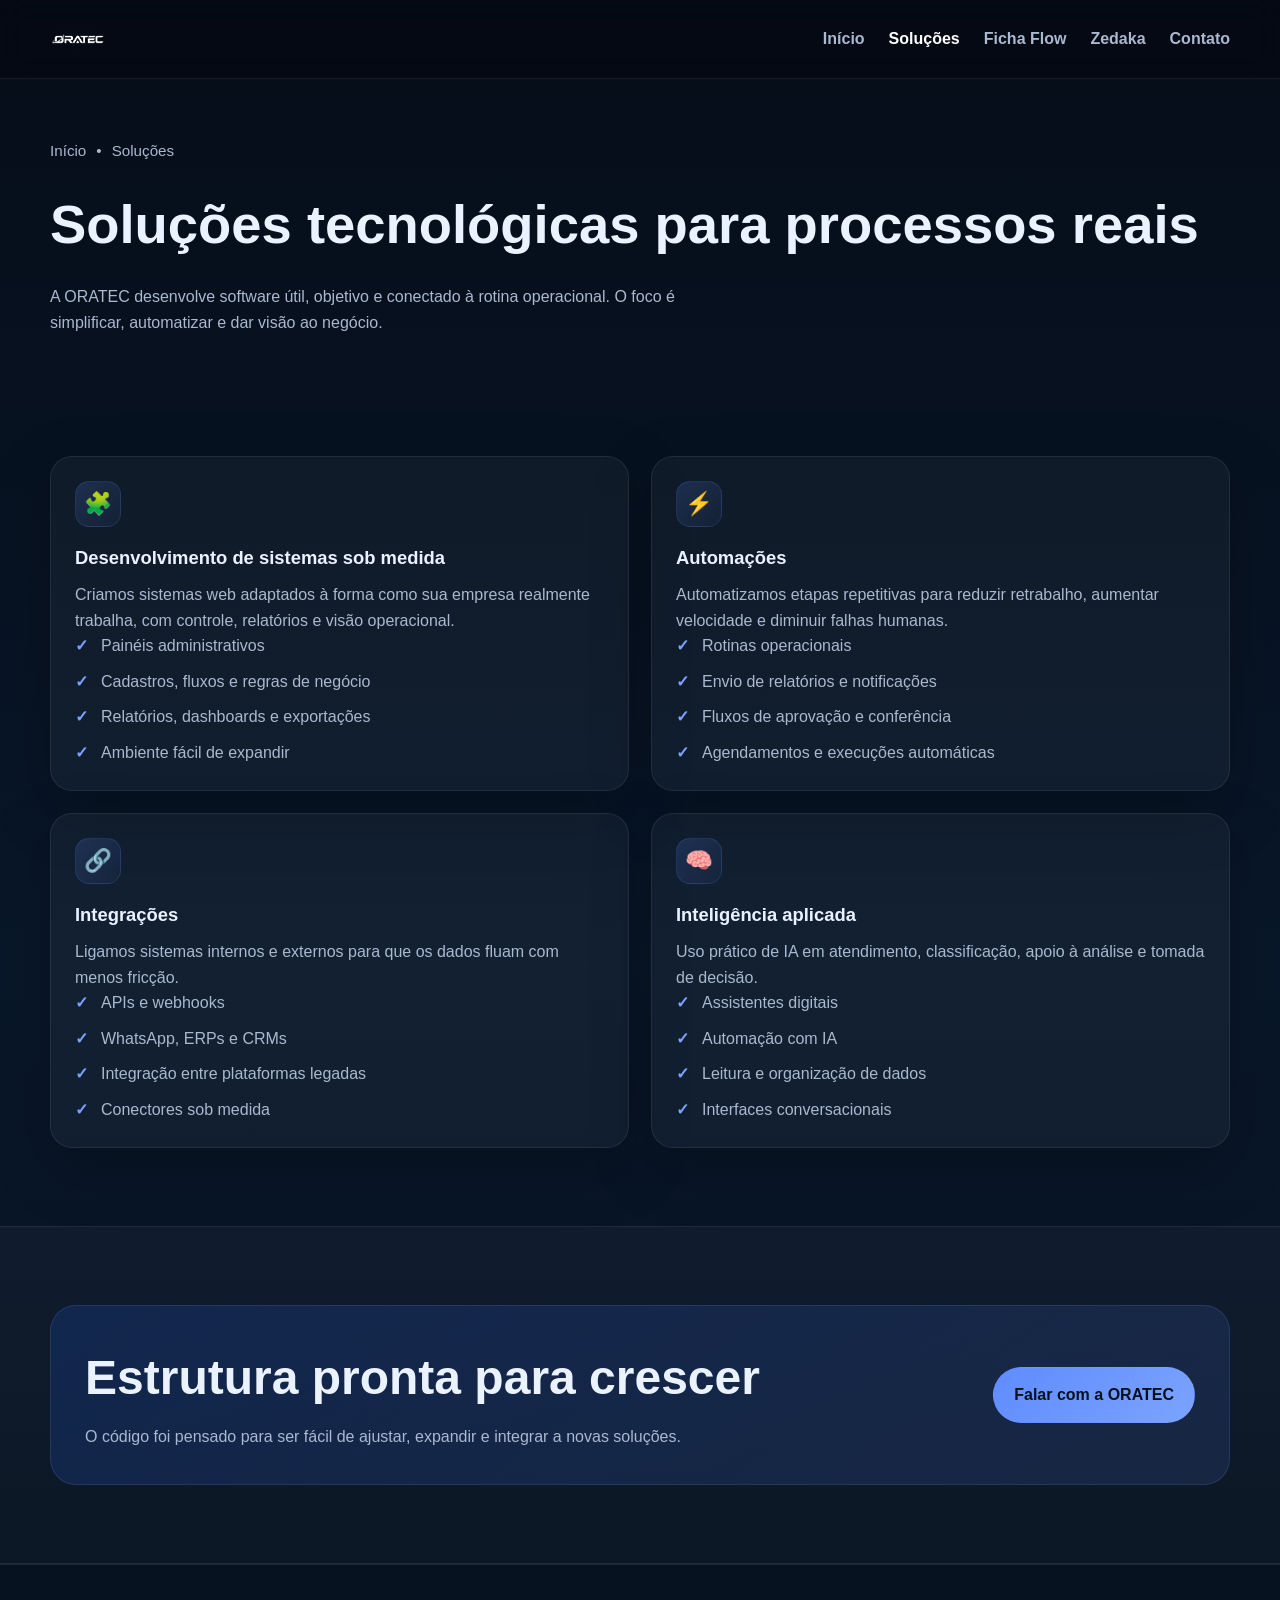
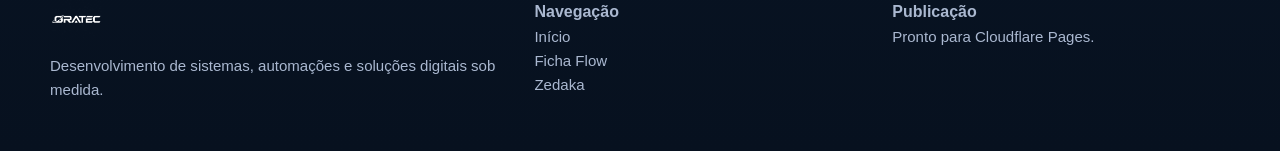
==== solucoes.html @ b67245de "Add files via upload" ====
<!DOCTYPE html>
<html lang="pt-BR">
<head>
  <meta charset="UTF-8"><meta name="viewport" content="width=device-width, initial-scale=1.0">
  <title>Soluções | ORATEC</title>
  <meta name="description" content="Conheça as soluções da ORATEC em desenvolvimento de sistemas, automações, integrações e inteligência aplicada.">
  <link rel="icon" href="/favicon.ico"><link rel="stylesheet" href="/assets/css/styles.css">
</head>
<body>
<header class="site-header"><div class="container nav"><a href="/"><img src="/assets/img/logos/oratec-horizontal-branco.png" alt="ORATEC"></a><button class="mobile-toggle">Menu</button><nav class="menu"><a href="/">Início</a><a class="active" href="/solucoes.html">Soluções</a><a href="/produtos/ficha-flow.html">Ficha Flow</a><a href="/produtos/zedaka.html">Zedaka</a><a href="/#contato">Contato</a></nav></div></header>
<main>
<section class="page-hero"><div class="container"><div class="breadcrumb"><a href="/">Início</a><span>•</span><span>Soluções</span></div><h1>Soluções tecnológicas para processos reais</h1><p>A ORATEC desenvolve software útil, objetivo e conectado à rotina operacional. O foco é simplificar, automatizar e dar visão ao negócio.</p></div></section>
<section class="section"><div class="container"><div class="grid-2">
<article class="card"><div class="icon">🧩</div><h3>Desenvolvimento de sistemas sob medida</h3><p>Criamos sistemas web adaptados à forma como sua empresa realmente trabalha, com controle, relatórios e visão operacional.</p><ul class="list"><li>Painéis administrativos</li><li>Cadastros, fluxos e regras de negócio</li><li>Relatórios, dashboards e exportações</li><li>Ambiente fácil de expandir</li></ul></article>
<article class="card"><div class="icon">⚡</div><h3>Automações</h3><p>Automatizamos etapas repetitivas para reduzir retrabalho, aumentar velocidade e diminuir falhas humanas.</p><ul class="list"><li>Rotinas operacionais</li><li>Envio de relatórios e notificações</li><li>Fluxos de aprovação e conferência</li><li>Agendamentos e execuções automáticas</li></ul></article>
<article class="card"><div class="icon">🔗</div><h3>Integrações</h3><p>Ligamos sistemas internos e externos para que os dados fluam com menos fricção.</p><ul class="list"><li>APIs e webhooks</li><li>WhatsApp, ERPs e CRMs</li><li>Integração entre plataformas legadas</li><li>Conectores sob medida</li></ul></article>
<article class="card"><div class="icon">🧠</div><h3>Inteligência aplicada</h3><p>Uso prático de IA em atendimento, classificação, apoio à análise e tomada de decisão.</p><ul class="list"><li>Assistentes digitais</li><li>Automação com IA</li><li>Leitura e organização de dados</li><li>Interfaces conversacionais</li></ul></article>
</div></div></section>
<section class="section band"><div class="container"><div class="cta-panel"><div><h2>Estrutura pronta para crescer</h2><p class="lead">O código foi pensado para ser fácil de ajustar, expandir e integrar a novas soluções.</p></div><a class="btn btn-primary" href="/#contato">Falar com a ORATEC</a></div></div></section>
</main>
<footer class="footer"><div class="container footer-grid"><div><img src="/assets/img/logos/oratec-horizontal-branco.png" alt="ORATEC" style="height:40px;width:auto;margin-bottom:10px;"><p class="small">Desenvolvimento de sistemas, automações e soluções digitais sob medida.</p></div><div><strong>Navegação</strong><div class="small"><a href="/">Início</a><br><a href="/produtos/ficha-flow.html">Ficha Flow</a><br><a href="/produtos/zedaka.html">Zedaka</a></div></div><div><strong>Publicação</strong><div class="small">Pronto para Cloudflare Pages.</div></div></div></footer>
<script src="/assets/js/app.js"></script></body></html>
---- assets/css/styles.css ----
:root {
  --bg: #06111f;
  --bg-soft: #0b1830;
  --panel: #0f213d;
  --line: rgba(255,255,255,0.08);
  --text: #eaf1ff;
  --muted: #aab8d0;
  --brand: #001d57;
  --brand-2: #173e8f;
  --accent: #5f8cff;
  --white: #fff;
  --max: 1180px;
  --radius: 18px;
  --shadow: 0 20px 60px rgba(0,0,0,.25);
}
*{box-sizing:border-box}
html{scroll-behavior:smooth}
body{margin:0;font-family:Inter,Segoe UI,Arial,sans-serif;color:var(--text);background:linear-gradient(180deg,#050d18 0%, #09172a 55%, #07111f 100%);line-height:1.6}
a{text-decoration:none;color:inherit}
img{max-width:100%;display:block}
.container{width:min(100% - 40px, var(--max));margin:auto}
.btn{display:inline-flex;align-items:center;gap:.6rem;padding:14px 20px;border-radius:999px;border:1px solid transparent;font-weight:700;transition:.2s ease;cursor:pointer}
.btn-primary{background:linear-gradient(135deg,var(--accent),#7ba3ff);color:#06111f}
.btn-primary:hover{transform:translateY(-1px);box-shadow:0 10px 24px rgba(95,140,255,.25)}
.btn-outline{border-color:rgba(255,255,255,.18);color:var(--white);background:rgba(255,255,255,.02)}
.btn-outline:hover{background:rgba(255,255,255,.05)}
.site-header{position:sticky;top:0;z-index:30;background:rgba(4,10,19,.78);backdrop-filter:blur(16px);border-bottom:1px solid var(--line)}
.nav{display:flex;align-items:center;justify-content:space-between;min-height:78px;gap:20px}
.nav img{height:42px;width:auto}
.menu{display:flex;gap:24px;align-items:center}
.menu a{color:var(--muted);font-weight:600}
.menu a:hover,.menu a.active{color:var(--white)}
.hero{padding:88px 0 60px;position:relative;overflow:hidden}
.hero::before{content:"";position:absolute;inset:auto -10% -30% auto;width:580px;height:580px;background:radial-gradient(circle,rgba(95,140,255,.18),transparent 60%);filter:blur(20px)}
.eyebrow{display:inline-flex;padding:8px 14px;border:1px solid rgba(123,163,255,.25);border-radius:999px;background:rgba(123,163,255,.08);color:#bdd1ff;font-weight:700;font-size:.85rem;letter-spacing:.05em;text-transform:uppercase}
.hero-grid{display:grid;grid-template-columns:1.25fr .95fr;gap:36px;align-items:center}
.hero h1{font-size:clamp(2.4rem,6vw,4.5rem);line-height:1.02;margin:18px 0 18px;letter-spacing:-.03em}
.hero p{font-size:1.14rem;color:var(--muted);max-width:58ch}
.hero-actions{display:flex;gap:14px;flex-wrap:wrap;margin-top:28px}
.hero-card{background:linear-gradient(180deg,rgba(255,255,255,.06),rgba(255,255,255,.03));border:1px solid var(--line);border-radius:28px;padding:28px;box-shadow:var(--shadow)}
.metrics{display:grid;grid-template-columns:repeat(2,1fr);gap:16px;margin-top:18px}
.metric{padding:18px;border:1px solid var(--line);background:rgba(255,255,255,.02);border-radius:20px}
.metric strong{font-size:1.9rem;display:block;line-height:1.1}
.section{padding:78px 0}
.section-head{display:flex;justify-content:space-between;gap:24px;align-items:end;margin-bottom:28px}
.section h2{font-size:clamp(1.8rem,4vw,3rem);margin:0 0 8px}
.section p.lead{color:var(--muted);margin:0;max-width:68ch}
.grid-3,.grid-2,.grid-4{display:grid;gap:22px}
.grid-3{grid-template-columns:repeat(3,1fr)}
.grid-4{grid-template-columns:repeat(4,1fr)}
.grid-2{grid-template-columns:repeat(2,1fr)}
.card{background:rgba(255,255,255,.04);border:1px solid var(--line);border-radius:22px;padding:24px;box-shadow:var(--shadow)}
.card h3{margin:0 0 10px;font-size:1.15rem}
.card p{margin:0;color:var(--muted)}
.card .icon{width:46px;height:46px;border-radius:14px;display:grid;place-items:center;background:linear-gradient(135deg,rgba(95,140,255,.18),rgba(95,140,255,.05));border:1px solid rgba(95,140,255,.15);margin-bottom:16px;font-size:1.4rem}
.band{background:linear-gradient(180deg,rgba(255,255,255,.03),rgba(255,255,255,.02));border-top:1px solid var(--line);border-bottom:1px solid var(--line)}
.product-card{display:flex;flex-direction:column;gap:14px}
.product-card .tag{font-weight:700;color:#bdd1ff;font-size:.9rem}
.list{display:grid;gap:10px;padding:0;margin:0;list-style:none}
.list li{padding-left:26px;position:relative;color:var(--muted)}
.list li::before{content:"✓";position:absolute;left:0;color:#7ba3ff;font-weight:900}
.page-hero{padding:60px 0 26px}
.breadcrumb{display:flex;gap:10px;flex-wrap:wrap;color:var(--muted);font-size:.95rem}
.breadcrumb a:hover{color:var(--white)}
.page-hero h1{margin:18px 0 8px;font-size:clamp(2rem,5vw,3.4rem)}
.page-hero p{color:var(--muted);max-width:72ch}
.cta-panel{padding:34px;border-radius:26px;background:linear-gradient(145deg,rgba(23,62,143,.35),rgba(95,140,255,.12));border:1px solid rgba(123,163,255,.15);display:flex;justify-content:space-between;gap:20px;align-items:center}
.footer{padding:34px 0;border-top:1px solid var(--line);color:var(--muted)}
.footer-grid{display:grid;grid-template-columns:1.1fr .8fr .8fr;gap:20px;align-items:start}
.kv{display:grid;gap:16px}
.kv strong{display:block;color:var(--white);margin-bottom:6px}
.small{font-size:.94rem;color:var(--muted)}
.download-list{display:grid;gap:16px}
.download-item{display:flex;justify-content:space-between;gap:16px;align-items:center;padding:18px 20px;border-radius:18px;background:rgba(255,255,255,.04);border:1px solid var(--line)}
.download-item span{display:block;color:var(--muted);font-size:.95rem}
.callout{padding:18px 20px;border-radius:18px;background:rgba(255,255,255,.04);border:1px dashed rgba(255,255,255,.15);color:var(--muted)}
.mobile-toggle{display:none}
@media (max-width: 980px){
  .hero-grid,.grid-3,.grid-4,.grid-2,.footer-grid,.cta-panel{grid-template-columns:1fr;display:grid}
  .menu{display:none}
  .menu.open{display:flex;position:absolute;top:78px;left:20px;right:20px;flex-direction:column;background:#081426;border:1px solid var(--line);padding:16px;border-radius:18px}
  .mobile-toggle{display:inline-flex;background:transparent;border:1px solid var(--line);color:var(--white);border-radius:12px;padding:10px 14px}
  .nav img{height:36px}
}
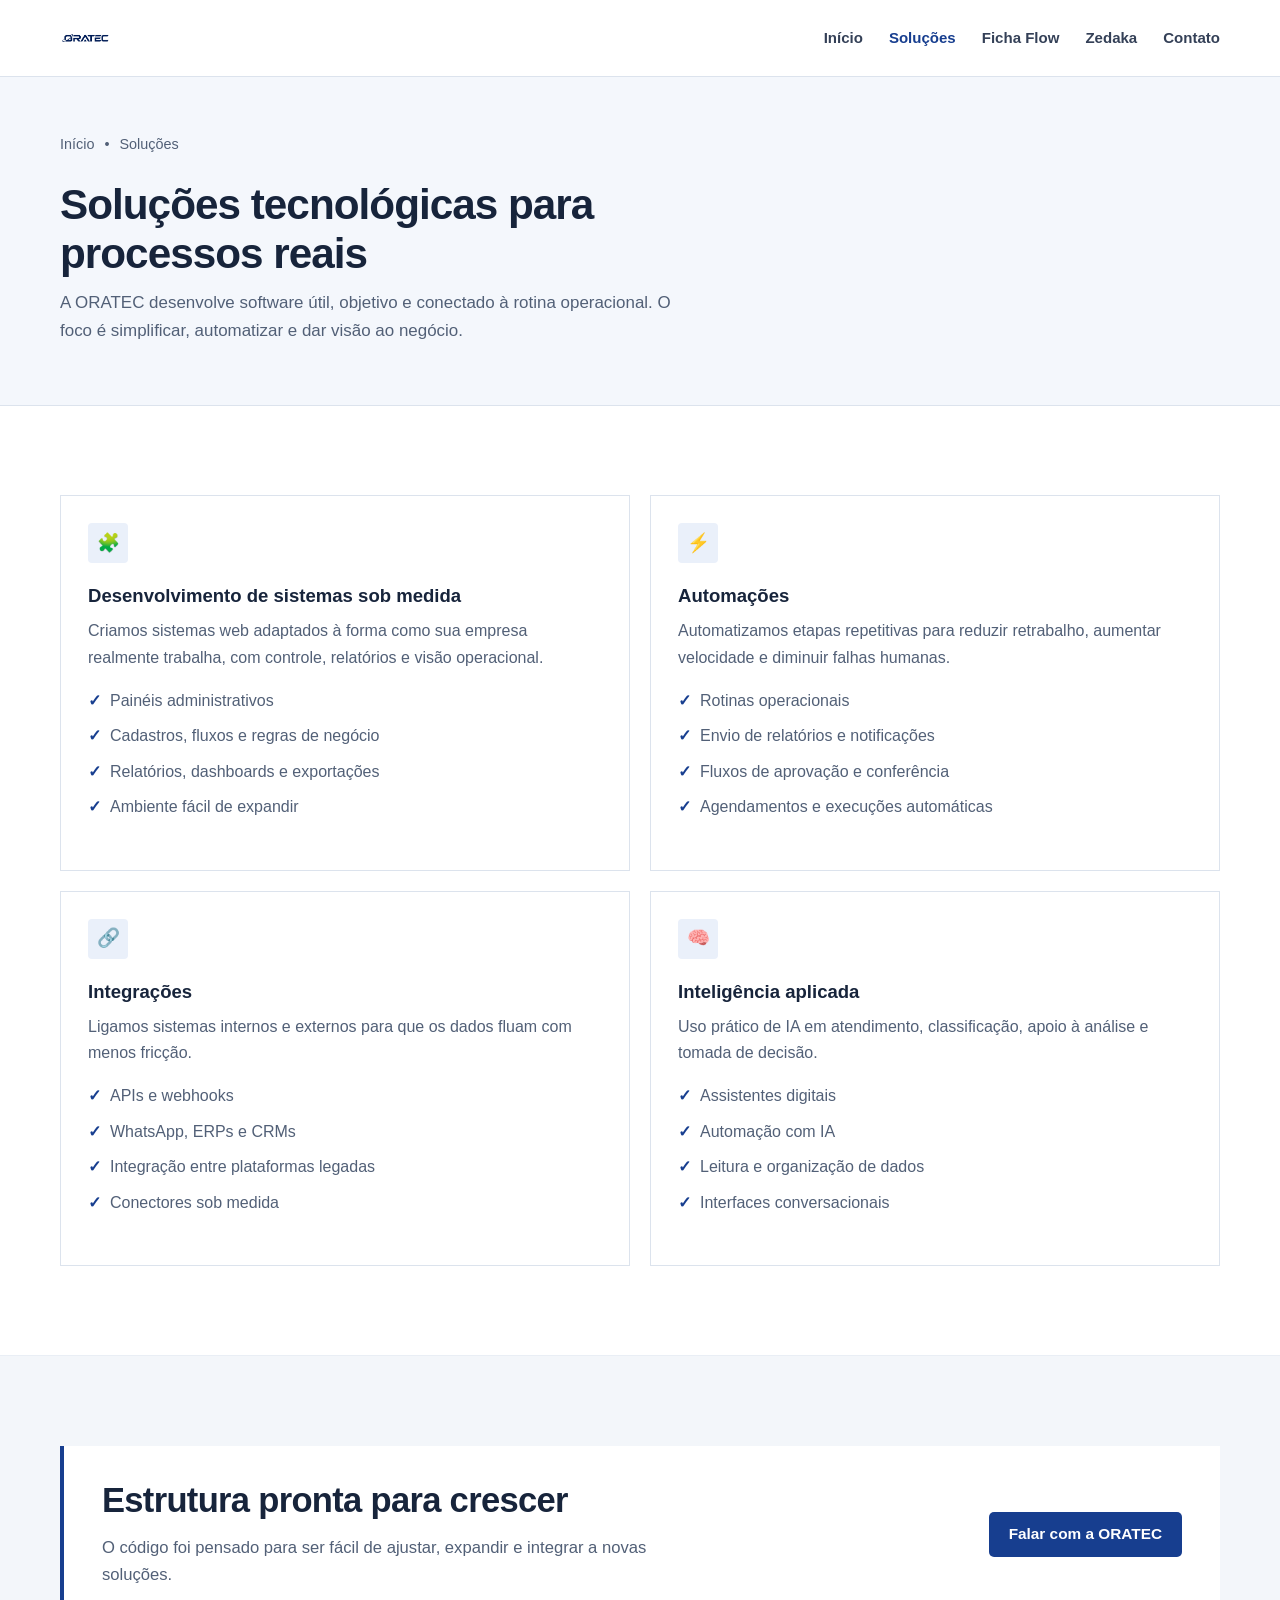
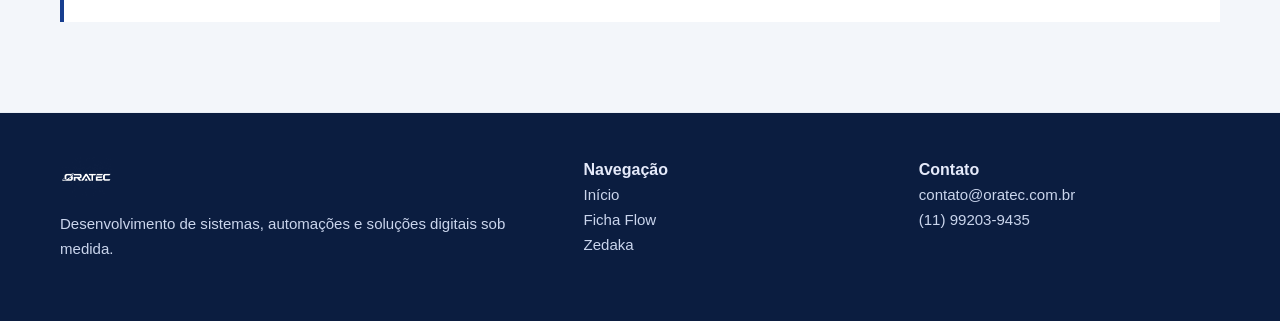
==== commit 7590b05c: "Refina visual e adiciona formulario de contato ORATEC" ====
--- a/solucoes.html
+++ b/solucoes.html
@@ -7,7 +7,7 @@
   <link rel="icon" href="/favicon.ico"><link rel="stylesheet" href="/assets/css/styles.css">
 </head>
 <body>
-<header class="site-header"><div class="container nav"><a href="/"><img src="/assets/img/logos/oratec-horizontal-branco.png" alt="ORATEC"></a><button class="mobile-toggle">Menu</button><nav class="menu"><a href="/">Início</a><a class="active" href="/solucoes.html">Soluções</a><a href="/produtos/ficha-flow.html">Ficha Flow</a><a href="/produtos/zedaka.html">Zedaka</a><a href="/#contato">Contato</a></nav></div></header>
+<header class="site-header"><div class="container nav"><a href="/"><img src="/assets/img/logos/oratec-horizontal-azul.png" alt="ORATEC"></a><button class="mobile-toggle" type="button" aria-label="Abrir menu" aria-expanded="false" aria-controls="main-menu">Menu</button><nav class="menu" id="main-menu"><a href="/">Início</a><a class="active" href="/solucoes.html">Soluções</a><a href="/produtos/ficha-flow.html">Ficha Flow</a><a href="/produtos/zedaka.html">Zedaka</a><a href="/#contato">Contato</a></nav></div></header>
 <main>
 <section class="page-hero"><div class="container"><div class="breadcrumb"><a href="/">Início</a><span>•</span><span>Soluções</span></div><h1>Soluções tecnológicas para processos reais</h1><p>A ORATEC desenvolve software útil, objetivo e conectado à rotina operacional. O foco é simplificar, automatizar e dar visão ao negócio.</p></div></section>
 <section class="section"><div class="container"><div class="grid-2">
@@ -18,5 +18,5 @@
 </div></div></section>
 <section class="section band"><div class="container"><div class="cta-panel"><div><h2>Estrutura pronta para crescer</h2><p class="lead">O código foi pensado para ser fácil de ajustar, expandir e integrar a novas soluções.</p></div><a class="btn btn-primary" href="/#contato">Falar com a ORATEC</a></div></div></section>
 </main>
-<footer class="footer"><div class="container footer-grid"><div><img src="/assets/img/logos/oratec-horizontal-branco.png" alt="ORATEC" style="height:40px;width:auto;margin-bottom:10px;"><p class="small">Desenvolvimento de sistemas, automações e soluções digitais sob medida.</p></div><div><strong>Navegação</strong><div class="small"><a href="/">Início</a><br><a href="/produtos/ficha-flow.html">Ficha Flow</a><br><a href="/produtos/zedaka.html">Zedaka</a></div></div><div><strong>Publicação</strong><div class="small">Pronto para Cloudflare Pages.</div></div></div></footer>
+<footer class="footer"><div class="container footer-grid"><div><img src="/assets/img/logos/oratec-horizontal-branco.png" alt="ORATEC" style="height:40px;width:auto;margin-bottom:10px;"><p class="small">Desenvolvimento de sistemas, automações e soluções digitais sob medida.</p></div><div><strong>Navegação</strong><div class="small"><a href="/">Início</a><br><a href="/produtos/ficha-flow.html">Ficha Flow</a><br><a href="/produtos/zedaka.html">Zedaka</a></div></div><div><strong>Contato</strong><div class="small"><a href="mailto:contato@oratec.com.br">contato@oratec.com.br</a><br><a href="https://wa.me/5511992039435" target="_blank" rel="noopener noreferrer">(11) 99203-9435</a></div></div></div></footer>
 <script src="/assets/js/app.js"></script></body></html>
--- a/assets/css/styles.css
+++ b/assets/css/styles.css
@@ -1,84 +1,17 @@
-:root {
-  --bg: #06111f;
-  --bg-soft: #0b1830;
-  --panel: #0f213d;
-  --line: rgba(255,255,255,0.08);
-  --text: #eaf1ff;
-  --muted: #aab8d0;
-  --brand: #001d57;
-  --brand-2: #173e8f;
-  --accent: #5f8cff;
-  --white: #fff;
-  --max: 1180px;
-  --radius: 18px;
-  --shadow: 0 20px 60px rgba(0,0,0,.25);
-}
-*{box-sizing:border-box}
-html{scroll-behavior:smooth}
-body{margin:0;font-family:Inter,Segoe UI,Arial,sans-serif;color:var(--text);background:linear-gradient(180deg,#050d18 0%, #09172a 55%, #07111f 100%);line-height:1.6}
-a{text-decoration:none;color:inherit}
-img{max-width:100%;display:block}
-.container{width:min(100% - 40px, var(--max));margin:auto}
-.btn{display:inline-flex;align-items:center;gap:.6rem;padding:14px 20px;border-radius:999px;border:1px solid transparent;font-weight:700;transition:.2s ease;cursor:pointer}
-.btn-primary{background:linear-gradient(135deg,var(--accent),#7ba3ff);color:#06111f}
-.btn-primary:hover{transform:translateY(-1px);box-shadow:0 10px 24px rgba(95,140,255,.25)}
-.btn-outline{border-color:rgba(255,255,255,.18);color:var(--white);background:rgba(255,255,255,.02)}
-.btn-outline:hover{background:rgba(255,255,255,.05)}
-.site-header{position:sticky;top:0;z-index:30;background:rgba(4,10,19,.78);backdrop-filter:blur(16px);border-bottom:1px solid var(--line)}
-.nav{display:flex;align-items:center;justify-content:space-between;min-height:78px;gap:20px}
-.nav img{height:42px;width:auto}
-.menu{display:flex;gap:24px;align-items:center}
-.menu a{color:var(--muted);font-weight:600}
-.menu a:hover,.menu a.active{color:var(--white)}
-.hero{padding:88px 0 60px;position:relative;overflow:hidden}
-.hero::before{content:"";position:absolute;inset:auto -10% -30% auto;width:580px;height:580px;background:radial-gradient(circle,rgba(95,140,255,.18),transparent 60%);filter:blur(20px)}
-.eyebrow{display:inline-flex;padding:8px 14px;border:1px solid rgba(123,163,255,.25);border-radius:999px;background:rgba(123,163,255,.08);color:#bdd1ff;font-weight:700;font-size:.85rem;letter-spacing:.05em;text-transform:uppercase}
-.hero-grid{display:grid;grid-template-columns:1.25fr .95fr;gap:36px;align-items:center}
-.hero h1{font-size:clamp(2.4rem,6vw,4.5rem);line-height:1.02;margin:18px 0 18px;letter-spacing:-.03em}
-.hero p{font-size:1.14rem;color:var(--muted);max-width:58ch}
-.hero-actions{display:flex;gap:14px;flex-wrap:wrap;margin-top:28px}
-.hero-card{background:linear-gradient(180deg,rgba(255,255,255,.06),rgba(255,255,255,.03));border:1px solid var(--line);border-radius:28px;padding:28px;box-shadow:var(--shadow)}
-.metrics{display:grid;grid-template-columns:repeat(2,1fr);gap:16px;margin-top:18px}
-.metric{padding:18px;border:1px solid var(--line);background:rgba(255,255,255,.02);border-radius:20px}
-.metric strong{font-size:1.9rem;display:block;line-height:1.1}
-.section{padding:78px 0}
-.section-head{display:flex;justify-content:space-between;gap:24px;align-items:end;margin-bottom:28px}
-.section h2{font-size:clamp(1.8rem,4vw,3rem);margin:0 0 8px}
-.section p.lead{color:var(--muted);margin:0;max-width:68ch}
-.grid-3,.grid-2,.grid-4{display:grid;gap:22px}
-.grid-3{grid-template-columns:repeat(3,1fr)}
-.grid-4{grid-template-columns:repeat(4,1fr)}
-.grid-2{grid-template-columns:repeat(2,1fr)}
-.card{background:rgba(255,255,255,.04);border:1px solid var(--line);border-radius:22px;padding:24px;box-shadow:var(--shadow)}
-.card h3{margin:0 0 10px;font-size:1.15rem}
-.card p{margin:0;color:var(--muted)}
-.card .icon{width:46px;height:46px;border-radius:14px;display:grid;place-items:center;background:linear-gradient(135deg,rgba(95,140,255,.18),rgba(95,140,255,.05));border:1px solid rgba(95,140,255,.15);margin-bottom:16px;font-size:1.4rem}
-.band{background:linear-gradient(180deg,rgba(255,255,255,.03),rgba(255,255,255,.02));border-top:1px solid var(--line);border-bottom:1px solid var(--line)}
-.product-card{display:flex;flex-direction:column;gap:14px}
-.product-card .tag{font-weight:700;color:#bdd1ff;font-size:.9rem}
-.list{display:grid;gap:10px;padding:0;margin:0;list-style:none}
-.list li{padding-left:26px;position:relative;color:var(--muted)}
-.list li::before{content:"✓";position:absolute;left:0;color:#7ba3ff;font-weight:900}
-.page-hero{padding:60px 0 26px}
-.breadcrumb{display:flex;gap:10px;flex-wrap:wrap;color:var(--muted);font-size:.95rem}
-.breadcrumb a:hover{color:var(--white)}
-.page-hero h1{margin:18px 0 8px;font-size:clamp(2rem,5vw,3.4rem)}
-.page-hero p{color:var(--muted);max-width:72ch}
-.cta-panel{padding:34px;border-radius:26px;background:linear-gradient(145deg,rgba(23,62,143,.35),rgba(95,140,255,.12));border:1px solid rgba(123,163,255,.15);display:flex;justify-content:space-between;gap:20px;align-items:center}
-.footer{padding:34px 0;border-top:1px solid var(--line);color:var(--muted)}
-.footer-grid{display:grid;grid-template-columns:1.1fr .8fr .8fr;gap:20px;align-items:start}
-.kv{display:grid;gap:16px}
-.kv strong{display:block;color:var(--white);margin-bottom:6px}
-.small{font-size:.94rem;color:var(--muted)}
-.download-list{display:grid;gap:16px}
-.download-item{display:flex;justify-content:space-between;gap:16px;align-items:center;padding:18px 20px;border-radius:18px;background:rgba(255,255,255,.04);border:1px solid var(--line)}
-.download-item span{display:block;color:var(--muted);font-size:.95rem}
-.callout{padding:18px 20px;border-radius:18px;background:rgba(255,255,255,.04);border:1px dashed rgba(255,255,255,.15);color:var(--muted)}
-.mobile-toggle{display:none}
-@media (max-width: 980px){
-  .hero-grid,.grid-3,.grid-4,.grid-2,.footer-grid,.cta-panel{grid-template-columns:1fr;display:grid}
-  .menu{display:none}
-  .menu.open{display:flex;position:absolute;top:78px;left:20px;right:20px;flex-direction:column;background:#081426;border:1px solid var(--line);padding:16px;border-radius:18px}
-  .mobile-toggle{display:inline-flex;background:transparent;border:1px solid var(--line);color:var(--white);border-radius:12px;padding:10px 14px}
-  .nav img{height:36px}
-}
+:root{--ink:#17243b;--muted:#526077;--blue:#173e8f;--deep:#001d57;--line:#dce3ed;--soft:#f3f6fa;--max:1160px}
+*{box-sizing:border-box}html{scroll-behavior:smooth}body{margin:0;background:#fff;color:var(--ink);font:400 1rem/1.65 Inter,"Segoe UI",Arial,sans-serif}a{text-decoration:none;color:inherit}img{max-width:100%;display:block}button,input,select,textarea{font:inherit}:focus-visible{outline:3px solid #658be2;outline-offset:3px}
+.container{width:min(calc(100% - 48px),var(--max));margin-inline:auto}
+.site-header{position:sticky;top:0;z-index:30;background:rgba(255,255,255,.96);border-bottom:1px solid var(--line);backdrop-filter:blur(14px)}
+.nav{display:flex;align-items:center;justify-content:space-between;min-height:76px;gap:24px}.nav img{width:auto;height:38px}.menu{display:flex;align-items:center;gap:26px}.menu a{color:#344057;font-size:.94rem;font-weight:600}.menu a:hover,.menu a.active{color:var(--blue)}.mobile-toggle{display:none}
+.btn{display:inline-flex;align-items:center;justify-content:center;padding:11px 19px;border:1px solid transparent;border-radius:5px;font-size:.96rem;font-weight:600;line-height:1.35;cursor:pointer;transition:background .18s ease,border-color .18s ease}.btn-primary{color:#fff;background:var(--blue)}.btn-primary:hover{background:var(--deep)}.btn-primary:disabled{opacity:.6;cursor:wait}.btn-outline{color:var(--blue);border-color:#b8c6df;background:transparent}.btn-outline:hover{background:#eaf0fa}
+.hero{padding:clamp(58px,8vw,104px) 0 78px;background:linear-gradient(100deg,#fff 45%,#f3f7fd 100%);border-bottom:1px solid var(--line)}.hero-grid{display:grid;grid-template-columns:minmax(0,1.15fr) minmax(320px,.85fr);gap:clamp(36px,5vw,76px);align-items:center}.eyebrow{display:inline-block;color:var(--blue);font-size:.84rem;font-weight:700;letter-spacing:.075em;text-transform:uppercase}.hero h1{max-width:15ch;margin:17px 0 22px;font-size:clamp(2.15rem,3.8vw,3.55rem);font-weight:650;line-height:1.13;letter-spacing:-.028em}.hero p{max-width:59ch;margin:0;color:var(--muted);font-size:1.06rem}.hero-actions{display:flex;flex-wrap:wrap;gap:12px;margin-top:29px}
+.hero-card{position:relative;overflow:hidden;padding:34px;background:var(--deep);color:#fff;min-height:360px}.hero-card::before{position:absolute;top:-125px;right:-170px;width:390px;height:390px;content:"";border:1px solid rgba(255,255,255,.2);border-radius:50%;box-shadow:0 0 0 43px rgba(255,255,255,.035),0 0 0 92px rgba(255,255,255,.028);pointer-events:none}.hero-card .eyebrow{position:relative;color:#bcd1ff}.metrics{position:relative;display:grid;grid-template-columns:repeat(2,minmax(0,1fr));gap:22px 26px;margin-top:46px}.metric{padding-top:13px;border-top:1px solid rgba(255,255,255,.28)}.metric strong{display:block;margin-bottom:3px;font-size:1.18rem;font-weight:650}.metric span{color:#c3d0e8;font-size:.92rem;line-height:1.45}
+.section{padding:clamp(60px,7vw,94px) 0}.section-head{margin-bottom:30px}.section h2,.cta-panel h2{margin:0 0 12px;font-size:clamp(1.75rem,2.7vw,2.55rem);font-weight:650;letter-spacing:-.02em;line-height:1.2}.section p.lead,.cta-panel p.lead{max-width:65ch;margin:0;color:var(--muted);font-size:1.04rem}
+.grid-2,.grid-3,.grid-4{display:grid;gap:20px}.grid-2{grid-template-columns:repeat(2,minmax(0,1fr))}.grid-3{grid-template-columns:repeat(3,minmax(0,1fr))}.grid-4{grid-template-columns:repeat(4,minmax(0,1fr))}.card{padding:27px;border:1px solid var(--line);background:#fff}.card h3{margin:0 0 10px;font-size:1.16rem;line-height:1.35;font-weight:650}.card p{margin:0;color:var(--muted)}.card .icon{display:grid;place-items:center;width:40px;height:40px;margin-bottom:20px;background:#eaf0fa;font-size:1.16rem;border-radius:4px}.band{background:var(--soft);border-top:1px solid #e9eef5;border-bottom:1px solid #e9eef5}
+.product-card{display:flex;flex-direction:column;align-items:flex-start;gap:10px}.product-card .tag{color:var(--blue);font-size:.84rem;font-weight:700;text-transform:uppercase;letter-spacing:.06em}.product-card .btn{margin-top:auto}.list{display:grid;gap:9px;padding:0;margin:17px 0 22px;list-style:none}.list li{position:relative;padding-left:22px;color:var(--muted)}.list li::before{position:absolute;left:0;content:"✓";color:var(--blue);font-weight:700}
+.page-hero{padding:56px 0 60px;background:#f4f7fc;border-bottom:1px solid var(--line)}.breadcrumb{display:flex;gap:10px;flex-wrap:wrap;color:var(--muted);font-size:.9rem}.breadcrumb a:hover{color:var(--blue)}.page-hero h1{margin:23px 0 10px;max-width:24ch;font-size:clamp(2rem,3.3vw,3.1rem);line-height:1.17;letter-spacing:-.023em;font-weight:650}.page-hero p{max-width:68ch;margin:0;color:var(--muted);font-size:1.06rem}
+.cta-panel{display:flex;align-items:center;justify-content:space-between;gap:24px;padding:34px 38px;border-left:4px solid var(--blue);background:#fff}.cta-panel .btn{flex:none}.footer{padding:44px 0;background:#0b1d40;color:#e5eafa}.footer-grid{display:grid;grid-template-columns:1.3fr .8fr .8fr;gap:34px;align-items:start}.footer a:hover{text-decoration:underline}.small{color:#cad5ec;font-size:.94rem}.kv{display:grid;gap:12px}.kv strong{display:block;margin-bottom:5px}.kv .small{color:var(--muted)}.kv a{color:var(--blue);font-weight:600}
+.download-list{display:grid;gap:16px}.download-item{display:flex;justify-content:space-between;align-items:center;gap:16px;padding:18px 20px;border:1px solid var(--line);background:#fff}.download-item span{display:block;color:var(--muted);font-size:.95rem}.callout{padding:20px;border-left:3px solid var(--blue);background:var(--soft);color:var(--muted)}
+.contact-layout{display:grid;grid-template-columns:minmax(0,.8fr) minmax(0,1.2fr);align-items:start;gap:54px}.contact-links{display:grid;gap:17px;margin-top:28px}.contact-links strong{display:block;font-size:.88rem;color:var(--muted);font-weight:600}.contact-links a{color:var(--blue);font-weight:600}.contact-form{display:grid;grid-template-columns:repeat(2,minmax(0,1fr));gap:17px 18px;padding:30px;background:#fff;border:1px solid var(--line)}.field{display:flex;flex-direction:column;gap:6px}.field.full{grid-column:1/-1}.field label{color:var(--ink);font-size:.94rem;font-weight:600}.field input,.field select,.field textarea{width:100%;min-width:0;padding:10px 12px;border:1px solid #bbc8d9;border-radius:4px;background:#fff;color:var(--ink)}.field textarea{resize:vertical;min-height:130px}.field select{appearance:none;padding-right:35px;background-image:url("data:image/svg+xml,%3Csvg xmlns='http://www.w3.org/2000/svg' width='16' height='16' viewBox='0 0 16 16'%3E%3Cpath fill='none' stroke='%23173e8f' stroke-width='1.5' d='m3 6 5 5 5-5'/%3E%3C/svg%3E");background-repeat:no-repeat;background-position:right 12px center}.form-actions{display:flex;flex-wrap:wrap;align-items:center;gap:14px;grid-column:1/-1}.form-status{margin:0;color:var(--muted);font-size:.93rem}.form-status.error{color:#a1252b}.form-status.success{color:#13663d}.honeypot{position:absolute;left:-10000px;width:1px;height:1px;overflow:hidden}
+@media(max-width:960px){.hero-grid,.contact-layout{grid-template-columns:1fr}.hero-card{min-height:0}.grid-4,.grid-3{grid-template-columns:repeat(2,minmax(0,1fr))}.footer-grid{grid-template-columns:1fr 1fr}.menu{display:none}.menu.open{position:absolute;top:75px;left:0;right:0;display:flex;align-items:stretch;flex-direction:column;gap:0;padding:10px 24px 20px;background:#fff;border-bottom:1px solid var(--line);box-shadow:0 15px 28px rgba(16,30,60,.09)}.menu.open a{padding:10px 0}.mobile-toggle{display:inline-flex;padding:8px 13px;color:var(--blue);border:1px solid var(--line);background:transparent;border-radius:4px;cursor:pointer}}
+@media(max-width:620px){.container{width:min(calc(100% - 36px),var(--max))}.hero{padding:54px 0 58px}.hero h1{font-size:clamp(2rem,8vw,2.7rem)}.hero-card{padding:26px}.metrics{margin-top:32px;gap:21px}.grid-2,.grid-3,.grid-4,.footer-grid,.contact-form{grid-template-columns:1fr}.cta-panel{display:block;padding:28px}.cta-panel .btn{margin-top:20px}.contact-form{padding:22px}.page-hero{padding:42px 0 48px}.download-item{align-items:flex-start;flex-direction:column}}
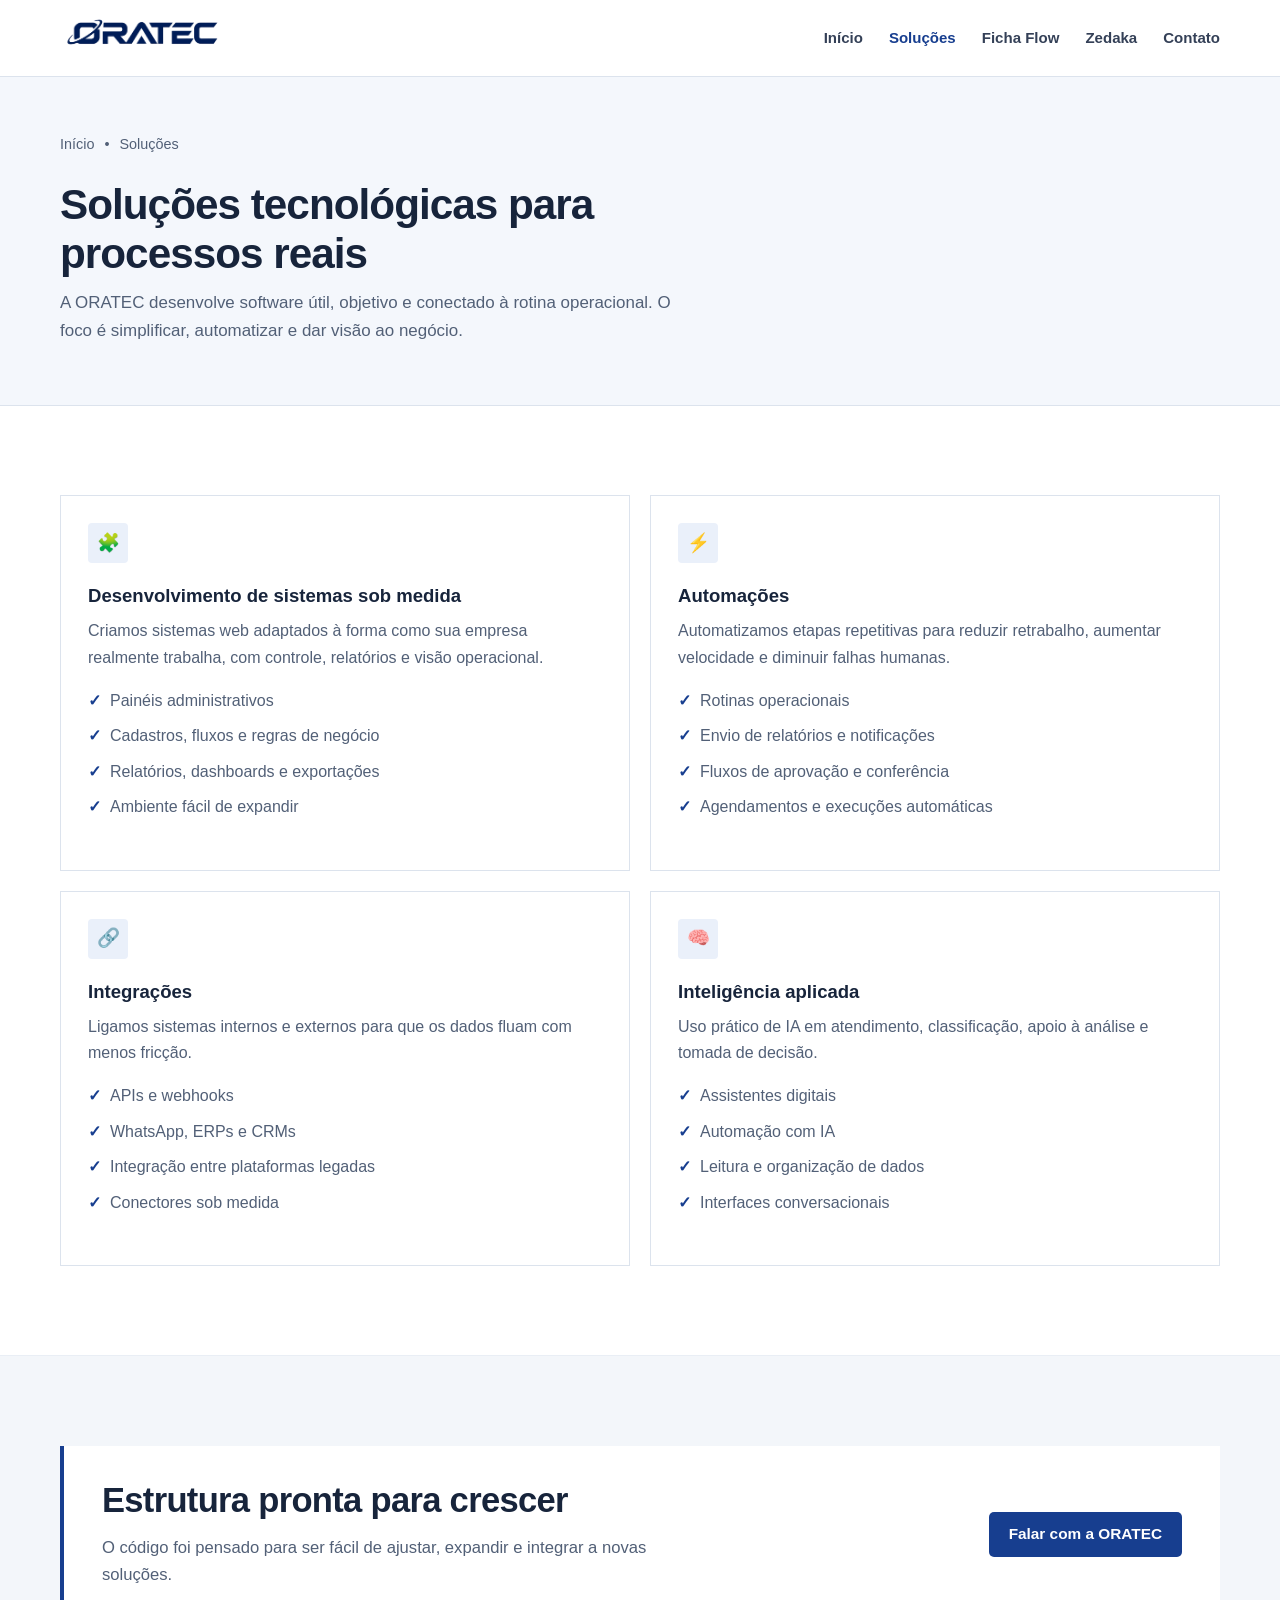
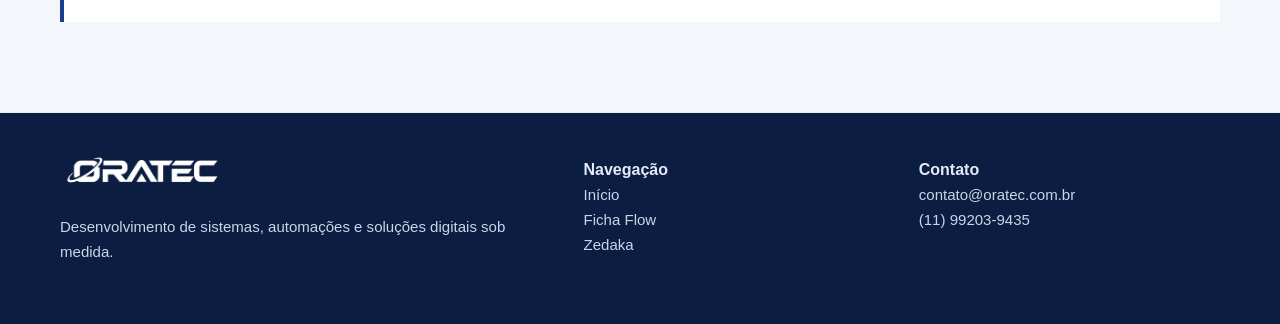
==== commit df9c67d3: "Ajusta proporcoes de titulo e logotipo" ====
--- a/solucoes.html
+++ b/solucoes.html
@@ -18,5 +18,5 @@
 </div></div></section>
 <section class="section band"><div class="container"><div class="cta-panel"><div><h2>Estrutura pronta para crescer</h2><p class="lead">O código foi pensado para ser fácil de ajustar, expandir e integrar a novas soluções.</p></div><a class="btn btn-primary" href="/#contato">Falar com a ORATEC</a></div></div></section>
 </main>
-<footer class="footer"><div class="container footer-grid"><div><img src="/assets/img/logos/oratec-horizontal-branco.png" alt="ORATEC" style="height:40px;width:auto;margin-bottom:10px;"><p class="small">Desenvolvimento de sistemas, automações e soluções digitais sob medida.</p></div><div><strong>Navegação</strong><div class="small"><a href="/">Início</a><br><a href="/produtos/ficha-flow.html">Ficha Flow</a><br><a href="/produtos/zedaka.html">Zedaka</a></div></div><div><strong>Contato</strong><div class="small"><a href="mailto:contato@oratec.com.br">contato@oratec.com.br</a><br><a href="https://wa.me/5511992039435" target="_blank" rel="noopener noreferrer">(11) 99203-9435</a></div></div></div></footer>
+<footer class="footer"><div class="container footer-grid"><div><span class="footer-brand"><img src="/assets/img/logos/oratec-horizontal-branco.png" alt="ORATEC"></span><p class="small">Desenvolvimento de sistemas, automações e soluções digitais sob medida.</p></div><div><strong>Navegação</strong><div class="small"><a href="/">Início</a><br><a href="/produtos/ficha-flow.html">Ficha Flow</a><br><a href="/produtos/zedaka.html">Zedaka</a></div></div><div><strong>Contato</strong><div class="small"><a href="mailto:contato@oratec.com.br">contato@oratec.com.br</a><br><a href="https://wa.me/5511992039435" target="_blank" rel="noopener noreferrer">(11) 99203-9435</a></div></div></div></footer>
 <script src="/assets/js/app.js"></script></body></html>
--- a/assets/css/styles.css
+++ b/assets/css/styles.css
@@ -2,15 +2,15 @@
 *{box-sizing:border-box}html{scroll-behavior:smooth}body{margin:0;background:#fff;color:var(--ink);font:400 1rem/1.65 Inter,"Segoe UI",Arial,sans-serif}a{text-decoration:none;color:inherit}img{max-width:100%;display:block}button,input,select,textarea{font:inherit}:focus-visible{outline:3px solid #658be2;outline-offset:3px}
 .container{width:min(calc(100% - 48px),var(--max));margin-inline:auto}
 .site-header{position:sticky;top:0;z-index:30;background:rgba(255,255,255,.96);border-bottom:1px solid var(--line);backdrop-filter:blur(14px)}
-.nav{display:flex;align-items:center;justify-content:space-between;min-height:76px;gap:24px}.nav img{width:auto;height:38px}.menu{display:flex;align-items:center;gap:26px}.menu a{color:#344057;font-size:.94rem;font-weight:600}.menu a:hover,.menu a.active{color:var(--blue)}.mobile-toggle{display:none}
+.nav{display:flex;align-items:center;justify-content:space-between;min-height:76px;gap:24px}.nav>a{display:block;width:165px;height:38px;overflow:hidden;flex:none}.nav img{max-width:none;width:165px;height:auto;transform:translateY(-49px)}.menu{display:flex;align-items:center;gap:26px}.menu a{color:#344057;font-size:.94rem;font-weight:600}.menu a:hover,.menu a.active{color:var(--blue)}.mobile-toggle{display:none}
 .btn{display:inline-flex;align-items:center;justify-content:center;padding:11px 19px;border:1px solid transparent;border-radius:5px;font-size:.96rem;font-weight:600;line-height:1.35;cursor:pointer;transition:background .18s ease,border-color .18s ease}.btn-primary{color:#fff;background:var(--blue)}.btn-primary:hover{background:var(--deep)}.btn-primary:disabled{opacity:.6;cursor:wait}.btn-outline{color:var(--blue);border-color:#b8c6df;background:transparent}.btn-outline:hover{background:#eaf0fa}
-.hero{padding:clamp(58px,8vw,104px) 0 78px;background:linear-gradient(100deg,#fff 45%,#f3f7fd 100%);border-bottom:1px solid var(--line)}.hero-grid{display:grid;grid-template-columns:minmax(0,1.15fr) minmax(320px,.85fr);gap:clamp(36px,5vw,76px);align-items:center}.eyebrow{display:inline-block;color:var(--blue);font-size:.84rem;font-weight:700;letter-spacing:.075em;text-transform:uppercase}.hero h1{max-width:15ch;margin:17px 0 22px;font-size:clamp(2.15rem,3.8vw,3.55rem);font-weight:650;line-height:1.13;letter-spacing:-.028em}.hero p{max-width:59ch;margin:0;color:var(--muted);font-size:1.06rem}.hero-actions{display:flex;flex-wrap:wrap;gap:12px;margin-top:29px}
+.hero{padding:clamp(58px,7vw,88px) 0 74px;background:linear-gradient(100deg,#fff 45%,#f3f7fd 100%);border-bottom:1px solid var(--line)}.hero-grid{display:grid;grid-template-columns:minmax(0,1.15fr) minmax(320px,.85fr);gap:clamp(36px,5vw,76px);align-items:center}.eyebrow{display:inline-block;color:var(--blue);font-size:.84rem;font-weight:700;letter-spacing:.075em;text-transform:uppercase}.hero h1{max-width:23ch;margin:17px 0 22px;font-size:clamp(2.1rem,3.1vw,3rem);font-weight:650;line-height:1.16;letter-spacing:-.028em}.hero p{max-width:59ch;margin:0;color:var(--muted);font-size:1.06rem}.hero-actions{display:flex;flex-wrap:wrap;gap:12px;margin-top:29px}
 .hero-card{position:relative;overflow:hidden;padding:34px;background:var(--deep);color:#fff;min-height:360px}.hero-card::before{position:absolute;top:-125px;right:-170px;width:390px;height:390px;content:"";border:1px solid rgba(255,255,255,.2);border-radius:50%;box-shadow:0 0 0 43px rgba(255,255,255,.035),0 0 0 92px rgba(255,255,255,.028);pointer-events:none}.hero-card .eyebrow{position:relative;color:#bcd1ff}.metrics{position:relative;display:grid;grid-template-columns:repeat(2,minmax(0,1fr));gap:22px 26px;margin-top:46px}.metric{padding-top:13px;border-top:1px solid rgba(255,255,255,.28)}.metric strong{display:block;margin-bottom:3px;font-size:1.18rem;font-weight:650}.metric span{color:#c3d0e8;font-size:.92rem;line-height:1.45}
 .section{padding:clamp(60px,7vw,94px) 0}.section-head{margin-bottom:30px}.section h2,.cta-panel h2{margin:0 0 12px;font-size:clamp(1.75rem,2.7vw,2.55rem);font-weight:650;letter-spacing:-.02em;line-height:1.2}.section p.lead,.cta-panel p.lead{max-width:65ch;margin:0;color:var(--muted);font-size:1.04rem}
 .grid-2,.grid-3,.grid-4{display:grid;gap:20px}.grid-2{grid-template-columns:repeat(2,minmax(0,1fr))}.grid-3{grid-template-columns:repeat(3,minmax(0,1fr))}.grid-4{grid-template-columns:repeat(4,minmax(0,1fr))}.card{padding:27px;border:1px solid var(--line);background:#fff}.card h3{margin:0 0 10px;font-size:1.16rem;line-height:1.35;font-weight:650}.card p{margin:0;color:var(--muted)}.card .icon{display:grid;place-items:center;width:40px;height:40px;margin-bottom:20px;background:#eaf0fa;font-size:1.16rem;border-radius:4px}.band{background:var(--soft);border-top:1px solid #e9eef5;border-bottom:1px solid #e9eef5}
 .product-card{display:flex;flex-direction:column;align-items:flex-start;gap:10px}.product-card .tag{color:var(--blue);font-size:.84rem;font-weight:700;text-transform:uppercase;letter-spacing:.06em}.product-card .btn{margin-top:auto}.list{display:grid;gap:9px;padding:0;margin:17px 0 22px;list-style:none}.list li{position:relative;padding-left:22px;color:var(--muted)}.list li::before{position:absolute;left:0;content:"✓";color:var(--blue);font-weight:700}
 .page-hero{padding:56px 0 60px;background:#f4f7fc;border-bottom:1px solid var(--line)}.breadcrumb{display:flex;gap:10px;flex-wrap:wrap;color:var(--muted);font-size:.9rem}.breadcrumb a:hover{color:var(--blue)}.page-hero h1{margin:23px 0 10px;max-width:24ch;font-size:clamp(2rem,3.3vw,3.1rem);line-height:1.17;letter-spacing:-.023em;font-weight:650}.page-hero p{max-width:68ch;margin:0;color:var(--muted);font-size:1.06rem}
-.cta-panel{display:flex;align-items:center;justify-content:space-between;gap:24px;padding:34px 38px;border-left:4px solid var(--blue);background:#fff}.cta-panel .btn{flex:none}.footer{padding:44px 0;background:#0b1d40;color:#e5eafa}.footer-grid{display:grid;grid-template-columns:1.3fr .8fr .8fr;gap:34px;align-items:start}.footer a:hover{text-decoration:underline}.small{color:#cad5ec;font-size:.94rem}.kv{display:grid;gap:12px}.kv strong{display:block;margin-bottom:5px}.kv .small{color:var(--muted)}.kv a{color:var(--blue);font-weight:600}
+.cta-panel{display:flex;align-items:center;justify-content:space-between;gap:24px;padding:34px 38px;border-left:4px solid var(--blue);background:#fff}.cta-panel .btn{flex:none}.footer{padding:44px 0;background:#0b1d40;color:#e5eafa}.footer-grid{display:grid;grid-template-columns:1.3fr .8fr .8fr;gap:34px;align-items:start}.footer-brand{display:block;width:165px;height:43px;overflow:hidden;margin-bottom:10px}.footer-brand img{max-width:none;width:165px;height:auto;transform:translateY(-49px)}.footer a:hover{text-decoration:underline}.small{color:#cad5ec;font-size:.94rem}.kv{display:grid;gap:12px}.kv strong{display:block;margin-bottom:5px}.kv .small{color:var(--muted)}.kv a{color:var(--blue);font-weight:600}
 .download-list{display:grid;gap:16px}.download-item{display:flex;justify-content:space-between;align-items:center;gap:16px;padding:18px 20px;border:1px solid var(--line);background:#fff}.download-item span{display:block;color:var(--muted);font-size:.95rem}.callout{padding:20px;border-left:3px solid var(--blue);background:var(--soft);color:var(--muted)}
 .contact-layout{display:grid;grid-template-columns:minmax(0,.8fr) minmax(0,1.2fr);align-items:start;gap:54px}.contact-links{display:grid;gap:17px;margin-top:28px}.contact-links strong{display:block;font-size:.88rem;color:var(--muted);font-weight:600}.contact-links a{color:var(--blue);font-weight:600}.contact-form{display:grid;grid-template-columns:repeat(2,minmax(0,1fr));gap:17px 18px;padding:30px;background:#fff;border:1px solid var(--line)}.field{display:flex;flex-direction:column;gap:6px}.field.full{grid-column:1/-1}.field label{color:var(--ink);font-size:.94rem;font-weight:600}.field input,.field select,.field textarea{width:100%;min-width:0;padding:10px 12px;border:1px solid #bbc8d9;border-radius:4px;background:#fff;color:var(--ink)}.field textarea{resize:vertical;min-height:130px}.field select{appearance:none;padding-right:35px;background-image:url("data:image/svg+xml,%3Csvg xmlns='http://www.w3.org/2000/svg' width='16' height='16' viewBox='0 0 16 16'%3E%3Cpath fill='none' stroke='%23173e8f' stroke-width='1.5' d='m3 6 5 5 5-5'/%3E%3C/svg%3E");background-repeat:no-repeat;background-position:right 12px center}.form-actions{display:flex;flex-wrap:wrap;align-items:center;gap:14px;grid-column:1/-1}.form-status{margin:0;color:var(--muted);font-size:.93rem}.form-status.error{color:#a1252b}.form-status.success{color:#13663d}.honeypot{position:absolute;left:-10000px;width:1px;height:1px;overflow:hidden}
 @media(max-width:960px){.hero-grid,.contact-layout{grid-template-columns:1fr}.hero-card{min-height:0}.grid-4,.grid-3{grid-template-columns:repeat(2,minmax(0,1fr))}.footer-grid{grid-template-columns:1fr 1fr}.menu{display:none}.menu.open{position:absolute;top:75px;left:0;right:0;display:flex;align-items:stretch;flex-direction:column;gap:0;padding:10px 24px 20px;background:#fff;border-bottom:1px solid var(--line);box-shadow:0 15px 28px rgba(16,30,60,.09)}.menu.open a{padding:10px 0}.mobile-toggle{display:inline-flex;padding:8px 13px;color:var(--blue);border:1px solid var(--line);background:transparent;border-radius:4px;cursor:pointer}}
